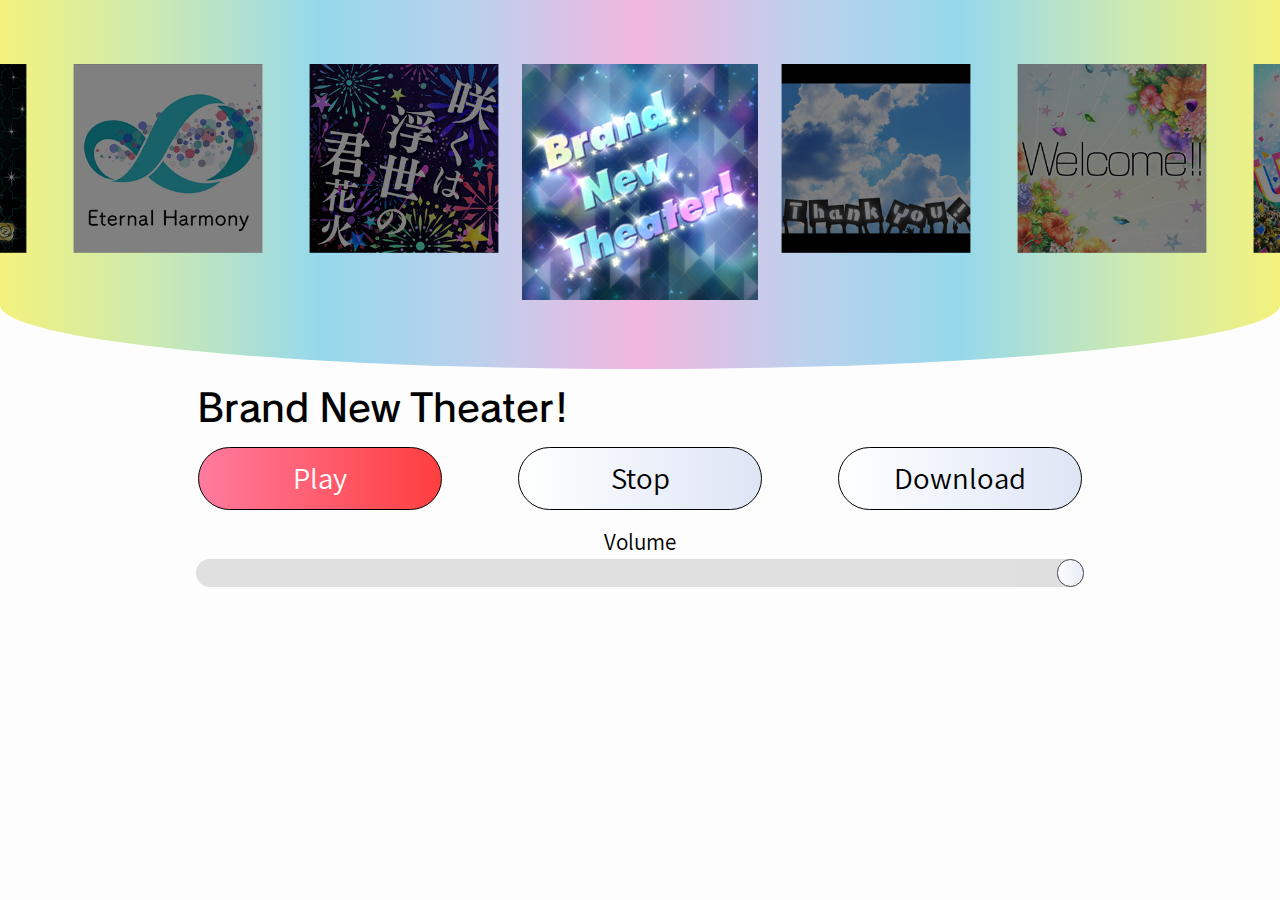
==== music/inst/index.html @ e1a869ab "More elegant solution" ====
<!DOCTYPE html>
<html>
<head>
  <title>Mirishita Instrumentals</title>
  <meta charset="UTF-8">
  <link rel="shortcut icon" type="image/x-icon" href="./favicon.ico"/>
  <link rel="stylesheet" type="text/css" href="./slick/slick.css">
  <style type="text/css">
    @font-face {
        font-family: Mirishita;
        src: url(./font/mirishita.ttf);
    }
  
    @font-face {
        font-family: Assistant;
        src: url(./font/assistant.ttf);
    }
    
	html, body {
	    font-family: Assistant;
        margin: 0;
        padding: 0;
		text-align: center;
		background-color: #FDFDFD;
    }

    * {
        box-sizing: border-box;
    }
	
    .slider {
        width: 100%;
        padding-top: 5%;
    }
	
	.spacer {
		border-radius:0 0 100% 100%;
        margin-top: -5%;
        padding-bottom: 10%;
	}
	
	.all {
	    background: linear-gradient(to right, #F3F27C , #CAE9B4, #96D8EC, #BDD0EC, #F2B7E0, #BDD0EC, #96D8EC, #CAE9B4, #F3F27C);
	}
	
	.princess {
	    background: linear-gradient(to right, #E7B3A4 , #D8949F, #E690BA, #D8949F, #E7B3A4);
	}
	
	.fairy {
	    background: linear-gradient(to right, #90E8EF , #70B8DE, #6A9FEF, #70B8DE, #90E8EF);
	}
	
	.angel {
	    background: linear-gradient(to right, #D5F178 , #D7D26A, #E9CB73, #D7D26A, #D5F178);
	}
	
    .slick-slide img {
      width: 100%;
    }

    .slick-prev:before,
    .slick-next:before {
      color: black;
    }

    .slick-slide {
      transition: all ease-in-out .3s;
	  filter: brightness(50%);
      transform: scale(.8) translateY(-12.5%);
    }

    .slick-current {
      transform: none;
	  filter: brightness(100%);
    }
	
	.nowplaying {
		margin-top: 1%;
		margin-left: 1%;
	    z-index: 1;
		position: relative;
	    float: left;
	    font-family: Assistant;
		font-size: 2vw;
	}
	
	.songname {
		margin-top: 1%;
	    font-family: Mirishita;
	    margin-left: 15.4%;
	    text-align: left;
		font-size: 3vw;
		line-height: 2.5ex;
		margin-bottom: 1%;
	}
	
	.button {
	    width: 19%;
	    font-family: Assistant;
		text-align: center;
        margin: 0% 3%;
		padding-top: 0.8%;
		padding-bottom: 0.8%;
		text-decoration: none;
		display: inline-block;
		font-size: 2.4vw;
		border-radius:5em;
		border: black;
		border-style: solid;
		border-width: thin;
	}
	
	.redbutton {
		color: white;
	    background: linear-gradient(to right, #FF7B9E , #FF3F3F);
	}
	
	.redbutton:active {
	    background: linear-gradient(to right, #E15D80 , #E12020);
	}
	
	.whitebutton {
		color: black;
	    background: linear-gradient(to right, #FFFFFF , #DDE5F5);
	}
	
	.whitebutton:active {
	    background: linear-gradient(to right, #E1E1E1 , #BFC7D7);
	}
	
	.volume-slider {
	    width: 100%;
		padding-top: 1.3%;
		text-align: center;
		color: black;
		display: inline-block;
		font-size: 1.8vw;
		text-decoration: none;
	}
	
	input[type=range] {
	    -webkit-appearance: none;
		appearance: none;
	    width: 69.3%;
		border-radius:5em;
		background: #d3d3d3;
		outline: none;
		opacity: 0.7;
		transition: opacity .2s;
	}
	
	input[type=range]::-moz-range-track {
		padding: 1.5% 0%;
		border-radius:5em;
		background: #d3d3d3;
	}
	
	input[type=range]::-ms-track {
		height: 0%;
		visibility: hidden;
	}

	input[type=range]:hover {
		opacity: 1;
	}
	
	input[type=range]::-webkit-slider-thumb {
	    -webkit-appearance: none;
		border: 1px solid #000000;
		padding: 1.45% 0%;
		height: 100%;
		width: 3%;
		border-radius:5em;
	    background: linear-gradient(to right, #FFFFFF , #DDE5F5);
		cursor: pointer;
		margin-top: 0%;
	}

	input[type=range]::-moz-range-thumb {
	    appearance: none;
		border: 1px solid #000000;
		padding: 0.9% 0%;
		height: 100%;
		width: 3%;
		border-radius:5em;
	    background: linear-gradient(to right, #FFFFFF , #DDE5F5);
		cursor: pointer;
	}

	input[type=range]::-ms-thumb {
		border: 1px solid #000000;
		padding: 100% 100%;
		height: 100%;
		width: 100%;
		border-radius:5em;
	    background: linear-gradient(to right, #FFFFFF , #DDE5F5);
		cursor: pointer;
	}
  </style>
</head>
<body>
  <div class="nowplaying" id="np"></div>
  <div class="slider" id="slickslider"></div>
  <div class="spacer" id="spacer"></div>
  <div class="songname"></div>
    <button class="button redbutton" onclick="Play()">Play</button><button class="button whitebutton" onclick="Stop()">Stop</button><a id="mp3link" href="./mp3/bgm_inst_bnthtr.mp3"><button class="button whitebutton">Download</button></a><br>
  <div class="volume-slider">
    Volume<br>
    <input id="volslider" class="input" type="range" min="0" max="100.0" step=".1" value="100" oninput="SetVolume(this.value)" onchange="SetVolume(this.value)"></input>
  </div>
   
  <script src="https://code.jquery.com/jquery-2.2.0.min.js" type="text/javascript"></script>
  <script src="./slick/slick.js" type="text/javascript" charset="utf-8"></script>
  <script type="text/javascript">

if (!Array.prototype.includes) {
    Object.defineProperty(Array.prototype, "includes", {
        enumerable: false,
        value: function(obj) {
            var newArr = this.filter(function(el) {
                return el == obj;
            });
            return newArr.length > 0;
        }
    });
}

function addColor(songtype)
{
	$("#slickslider").addClass(songtype);
	$("#spacer").addClass(songtype);
}

function removeColor(songtype)
{
	$("#slickslider").removeClass(songtype);
	$("#spacer").removeClass(songtype);
}

var aud = document.createElement("AUDIO");
aud.volume = Math.pow($("#volslider").val() / 100, 2.0);
aud.onended = function() {
    $("#np").html("");
};

var songdata;

$(document).on('ready', function() {
	$.getJSON("./songs.json", function(json) {
		songdata = json.songs;
		var generatedhtml = "";
		$.each(songdata, function(i, data) {
			generatedhtml += '<div><img src="./jacket/jacket_' + data.name + '.png"></div>';
		});
		$("#slickslider").html(generatedhtml);
		$(".songname").html(songdata[0].longname);
		addColor(songdata[0].type);
		$(".slider").slick({
			dots: false,
			infinite: true,
			centerMode: true,
			slidesToShow: 5,
			swipeToSlide: true,
			arrows: false,
			touchThreshold: 15
		});
	});
});

$('.slider').on('click', '.slick-slide', function (e) {
	e.stopPropagation();
	var index = $(this).data("slick-index");
	if ($('.slider').slick('slickCurrentSlide') !== index) {
	    $('.slider').slick('slickGoTo', index);
	}
});

$('.slider').on('beforeChange', function (e, slick, currSlide, nextSlide) {
	removeColor(songdata[currSlide].type);
	addColor(songdata[nextSlide].type);
	$(".songname").html(songdata[nextSlide].longname);
	$("#mp3link").attr("href", "./mp3/bgm_inst_" + songdata[nextSlide].name + ".mp3");
});
	
function Play() {
    aud.setAttribute("src","./mp3/bgm_inst_" + songdata[$('.slider').slick('slickCurrentSlide')].name + ".mp3");
	aud.play();
	$("#np").html("▶ Now Playing: " + songdata[$('.slider').slick('slickCurrentSlide')].longname);
}

function Stop() {
    aud.pause();
	$("#np").html("");
}

function SetVolume(vol)
{
    aud.volume = Math.pow(vol / 100, 2.0);
}

</script>

</body>
</html>
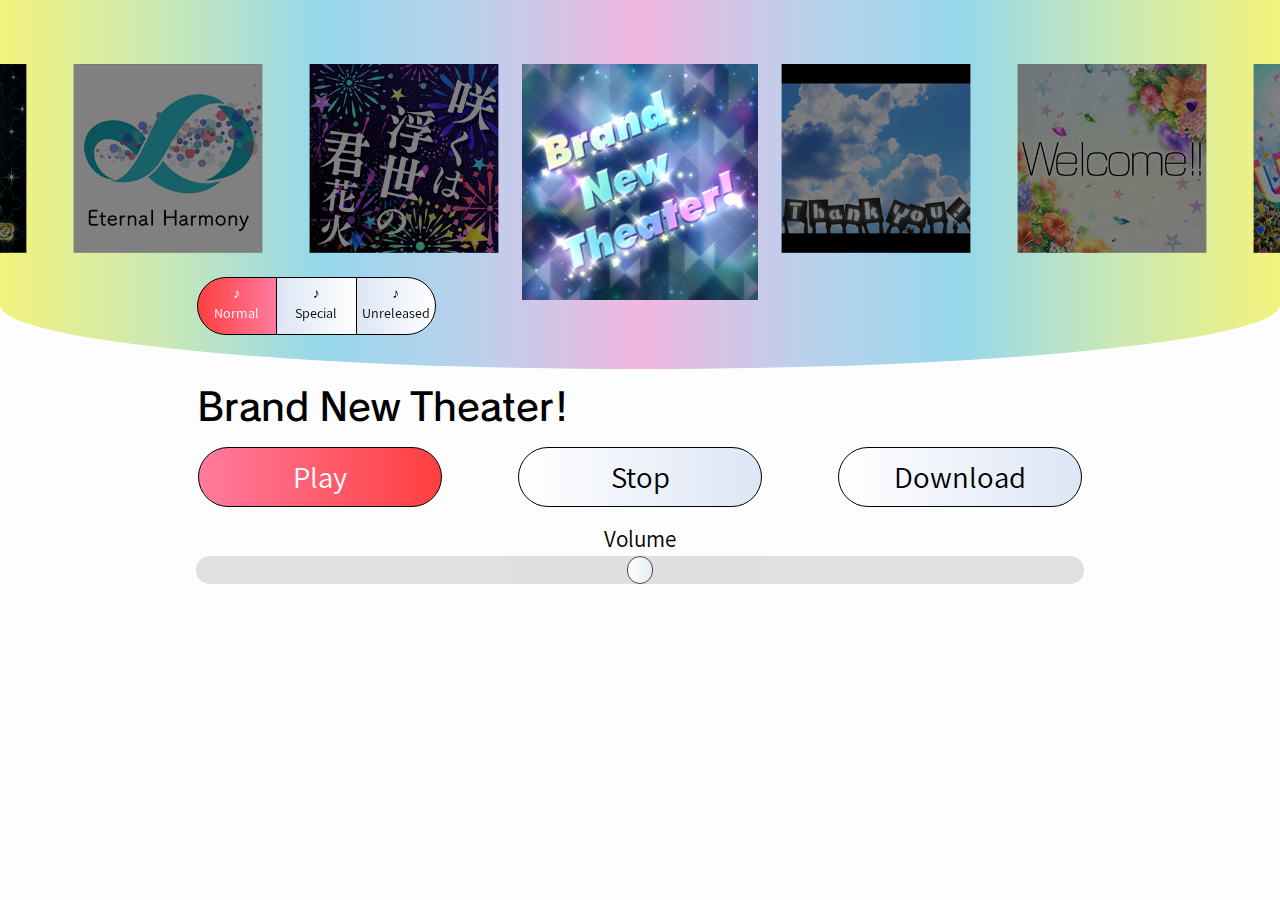
==== commit 284ca68b: "Added categorization" ====
--- a/music/inst/index.html
+++ b/music/inst/index.html
@@ -55,6 +55,10 @@
 	    background: linear-gradient(to right, #D5F178 , #D7D26A, #E9CB73, #D7D26A, #D5F178);
 	}
 	
+	.ex {
+	    background: linear-gradient(to right, #B9EF8F , #80DF70, #6AEF75, #80DF70, #B9EF8F);
+	}
+	
     .slick-slide img {
       width: 100%;
     }
@@ -86,7 +90,7 @@
 	}
 	
 	.songname {
-		margin-top: 1%;
+		margin-top: 2%;
 	    font-family: Mirishita;
 	    margin-left: 15.4%;
 	    text-align: left;
@@ -100,8 +104,8 @@
 	    font-family: Assistant;
 		text-align: center;
         margin: 0% 3%;
-		padding-top: 0.8%;
-		padding-bottom: 0.8%;
+		padding-top: 0.7%;
+		padding-bottom: 0.7%;
 		text-decoration: none;
 		display: inline-block;
 		font-size: 2.4vw;
@@ -109,6 +113,48 @@
 		border: black;
 		border-style: solid;
 		border-width: thin;
+	}
+	
+	label {
+	    font-family: Assistant;
+		text-align: center;
+		font-size: 1.1vw;
+		-webkit-touch-callout: none;
+		-webkit-user-select: none;
+		-khtml-user-select: none;
+		-moz-user-select: none;
+        -ms-user-select: none;
+		user-select: none;
+		line-height: 1.4em;
+		padding-top: 1%;
+		padding-bottom: 1.6%;
+		border: black;
+		border-style: solid;
+		border-width: thin;
+		display: inline-block;
+	    background: linear-gradient(to right, #DDE5F5, #FFFFFF);
+		margin-left: -1px;
+	}
+	
+	.radiogroup {
+		position: relative;
+		width: 49.5%;
+		margin-top: -7.2%;
+	}
+	
+	.leftbutton {
+	    width: 12.7%;
+		border-radius:5em 0em 0em 5em;
+	}
+	
+	.middlebutton {
+	    width: 12.7%;
+		border-radius:0em;
+	}
+	
+	.rightbutton {
+	    width: 12.7%;
+		border-radius:0em 5em 5em 0em;
 	}
 	
 	.redbutton {
@@ -197,17 +243,26 @@
 	    background: linear-gradient(to right, #FFFFFF , #DDE5F5);
 		cursor: pointer;
 	}
+	
+	input[type="radio"] {
+	    display: none;
+	}
+	
+	input[type="radio"]:checked+label { 
+		color: white;
+	    background: linear-gradient(to right, #FF3F3F, #FF7B9E);
+	} 
   </style>
 </head>
 <body>
   <div class="nowplaying" id="np"></div>
   <div class="slider" id="slickslider"></div>
   <div class="spacer" id="spacer"></div>
+  <div class="radiogroup"><input id="songgroup0" name="songgroup" type="radio" value="0" checked="checked" onchange="changeGroup(this.value)"><label class="leftbutton" for="songgroup0">♪<br>Normal</label><input id="songgroup1" name="songgroup" type="radio" value="1" onchange="changeGroup(this.value)"><label class="middlebutton" for="songgroup1">♪<br>Special</label><input id="songgroup2" name="songgroup" type="radio" value="2" onchange="changeGroup(this.value)"><label class="rightbutton" for="songgroup2">♪<br>Unreleased</label></div><br>
   <div class="songname"></div>
     <button class="button redbutton" onclick="Play()">Play</button><button class="button whitebutton" onclick="Stop()">Stop</button><a id="mp3link" href="./mp3/bgm_inst_bnthtr.mp3"><button class="button whitebutton">Download</button></a><br>
-  <div class="volume-slider">
-    Volume<br>
-    <input id="volslider" class="input" type="range" min="0" max="100.0" step=".1" value="100" oninput="SetVolume(this.value)" onchange="SetVolume(this.value)"></input>
+  <div class="volume-slider">Volume<br>
+    <input id="volslider" class="input" type="range" min="0" max="100.0" step=".1" value="50" oninput="SetVolume(this.value)" onchange="SetVolume(this.value)"></input>
   </div>
    
   <script src="https://code.jquery.com/jquery-2.2.0.min.js" type="text/javascript"></script>
@@ -239,32 +294,17 @@
 }
 
 var aud = document.createElement("AUDIO");
-aud.volume = Math.pow($("#volslider").val() / 100, 2.0);
 aud.onended = function() {
     $("#np").html("");
 };
 
-var songdata;
+var jsondata, songdata, currsong;
+var slidestoshow = 5;
 
 $(document).on('ready', function() {
 	$.getJSON("./songs.json", function(json) {
-		songdata = json.songs;
-		var generatedhtml = "";
-		$.each(songdata, function(i, data) {
-			generatedhtml += '<div><img src="./jacket/jacket_' + data.name + '.png"></div>';
-		});
-		$("#slickslider").html(generatedhtml);
-		$(".songname").html(songdata[0].longname);
-		addColor(songdata[0].type);
-		$(".slider").slick({
-			dots: false,
-			infinite: true,
-			centerMode: true,
-			slidesToShow: 5,
-			swipeToSlide: true,
-			arrows: false,
-			touchThreshold: 15
-		});
+	    jsondata = json;
+		initSlick(0);
 	});
 });
 
@@ -277,16 +317,53 @@
 });
 
 $('.slider').on('beforeChange', function (e, slick, currSlide, nextSlide) {
-	removeColor(songdata[currSlide].type);
-	addColor(songdata[nextSlide].type);
-	$(".songname").html(songdata[nextSlide].longname);
-	$("#mp3link").attr("href", "./mp3/bgm_inst_" + songdata[nextSlide].name + ".mp3");
+	removeColor(currsong.type);
+	currsong = songdata[nextSlide % songdata.length];
+	addColor(currsong.type);
+	$(".songname").html(currsong.longname);
+	$("#mp3link").attr("href", "./mp3/bgm_inst_" + currsong.name + ".mp3");
 });
-	
+
+function initSlick(index) {
+	songdata = jsondata.songs[index];
+	var generatedhtml = "";
+	var j = 0;
+	while(j < slidestoshow * 2)
+	{
+		$.each(songdata, function(i, data) {
+			generatedhtml += '<div><img src="./jacket/jacket_' + data.name + '.png"></div>';
+			++j;
+		});
+	}
+	$("#slickslider").html(generatedhtml);
+	if(currsong)
+	{
+		removeColor(currsong.type);
+	}
+	currsong = songdata[0];
+	$(".songname").html(currsong.longname);
+	addColor(currsong.type);
+	$(".slider").slick({
+		dots: false,
+		infinite: true,
+		centerMode: true,
+		slidesToShow: slidestoshow,
+		swipeToSlide: true,
+		arrows: false,
+		touchThreshold: 15
+	});
+}
+
+function changeGroup(index) {
+	$(".slider").slick("unslick");
+	initSlick(index);
+}
+
 function Play() {
-    aud.setAttribute("src","./mp3/bgm_inst_" + songdata[$('.slider').slick('slickCurrentSlide')].name + ".mp3");
+    aud.volume = Math.pow($("#volslider").val() / 100, 2.0);
+    aud.setAttribute("src","./mp3/bgm_inst_" + currsong.name + ".mp3");
 	aud.play();
-	$("#np").html("▶ Now Playing: " + songdata[$('.slider').slick('slickCurrentSlide')].longname);
+	$("#np").html("▶ Now Playing: " + currsong.longname);
 }
 
 function Stop() {
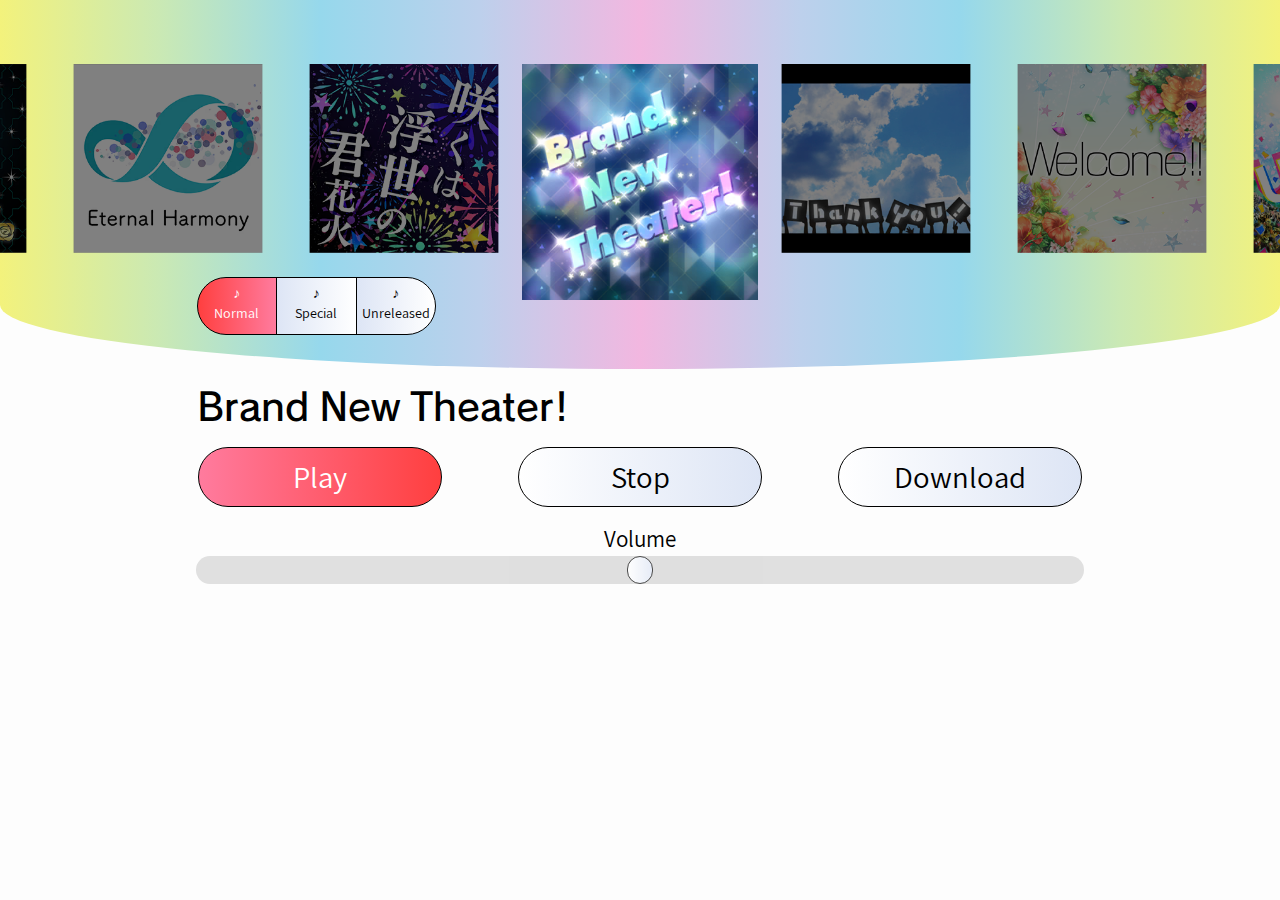
==== commit d686195f: "Another Chrome fix" ====
--- a/music/inst/index.html
+++ b/music/inst/index.html
@@ -28,9 +28,14 @@
         box-sizing: border-box;
     }
 	
+	.sliderbackground {
+		z-index: 0;
+	}
+	
     .slider {
         width: 100%;
         padding-top: 5%;
+		z-index: 2;
     }
 	
 	.spacer {
@@ -140,6 +145,7 @@
 		position: relative;
 		width: 49.5%;
 		margin-top: -7.2%;
+		z-index: 1;
 	}
 	
 	.leftbutton {
@@ -256,7 +262,7 @@
 </head>
 <body>
   <div class="nowplaying" id="np"></div>
-  <div class="slider" id="slickslider"></div>
+  <div class="sliderbackground"><div class="slider" id="slickslider"></div></div>
   <div class="spacer" id="spacer"></div>
   <div class="radiogroup"><input id="songgroup0" name="songgroup" type="radio" value="0" checked="checked" onchange="changeGroup(this.value)"><label class="leftbutton" for="songgroup0">♪<br>Normal</label><input id="songgroup1" name="songgroup" type="radio" value="1" onchange="changeGroup(this.value)"><label class="middlebutton" for="songgroup1">♪<br>Special</label><input id="songgroup2" name="songgroup" type="radio" value="2" onchange="changeGroup(this.value)"><label class="rightbutton" for="songgroup2">♪<br>Unreleased</label></div><br>
   <div class="songname"></div>
@@ -283,13 +289,13 @@
 
 function addColor(songtype)
 {
-	$("#slickslider").addClass(songtype);
+	$(".sliderbackground").addClass(songtype);
 	$("#spacer").addClass(songtype);
 }
 
 function removeColor(songtype)
 {
-	$("#slickslider").removeClass(songtype);
+	$(".sliderbackground").removeClass(songtype);
 	$("#spacer").removeClass(songtype);
 }
 
@@ -300,11 +306,12 @@
 
 var jsondata, songdata, currsong;
 var slidestoshow = 5;
+var ind = 0;
 
 $(document).on('ready', function() {
 	$.getJSON("./songs.json", function(json) {
 	    jsondata = json;
-		initSlick(0);
+		initSlick(ind);
 	});
 });
 
@@ -356,7 +363,8 @@
 
 function changeGroup(index) {
 	$(".slider").slick("unslick");
-	initSlick(index);
+	ind = index;
+	initSlick(ind);
 }
 
 function Play() {
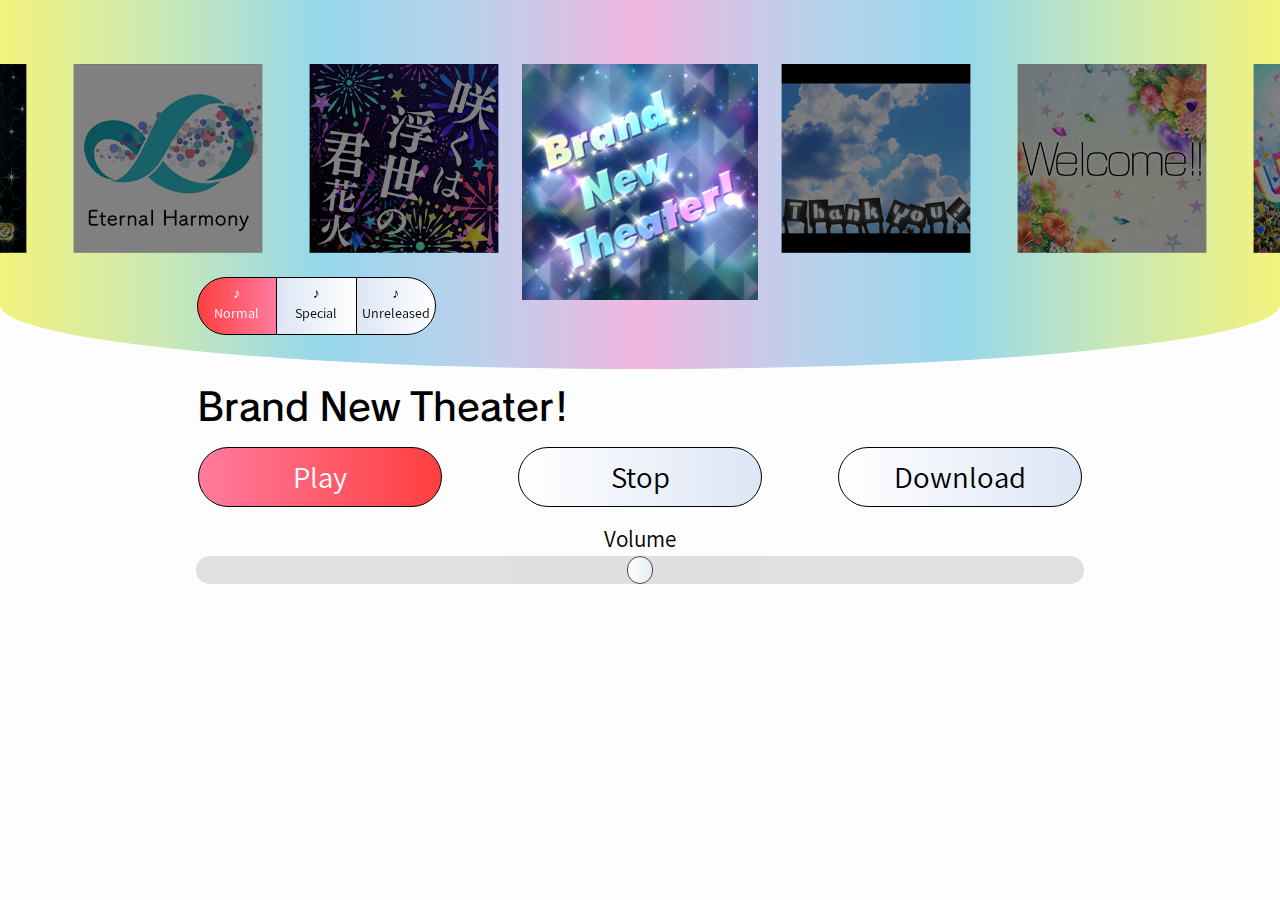
==== commit ca631c02: "Fix radio button" ====
--- a/music/inst/index.html
+++ b/music/inst/index.html
@@ -35,7 +35,7 @@
     .slider {
         width: 100%;
         padding-top: 5%;
-		z-index: 2;
+		z-index: 0;
     }
 	
 	.spacer {
@@ -210,7 +210,7 @@
 	
 	input[type=range]::-ms-track {
 		height: 0%;
-		visibility: hidden;
+		display: none;
 	}
 
 	input[type=range]:hover {
@@ -264,7 +264,7 @@
   <div class="nowplaying" id="np"></div>
   <div class="sliderbackground"><div class="slider" id="slickslider"></div></div>
   <div class="spacer" id="spacer"></div>
-  <div class="radiogroup"><input id="songgroup0" name="songgroup" type="radio" value="0" checked="checked" onchange="changeGroup(this.value)"><label class="leftbutton" for="songgroup0">♪<br>Normal</label><input id="songgroup1" name="songgroup" type="radio" value="1" onchange="changeGroup(this.value)"><label class="middlebutton" for="songgroup1">♪<br>Special</label><input id="songgroup2" name="songgroup" type="radio" value="2" onchange="changeGroup(this.value)"><label class="rightbutton" for="songgroup2">♪<br>Unreleased</label></div><br>
+  <form autocomplete="off"><div class="radiogroup"><input id="songgroup0" name="songgroup" type="radio" value="0" checked="checked" onchange="changeGroup(this.value)"><label class="leftbutton" for="songgroup0">♪<br>Normal</label><input id="songgroup1" name="songgroup" type="radio" value="1" onchange="changeGroup(this.value)"><label class="middlebutton" for="songgroup1">♪<br>Special</label><input id="songgroup2" name="songgroup" type="radio" value="2" onchange="changeGroup(this.value)"><label class="rightbutton" for="songgroup2">♪<br>Unreleased</label></div></form><br>
   <div class="songname"></div>
     <button class="button redbutton" onclick="Play()">Play</button><button class="button whitebutton" onclick="Stop()">Stop</button><a id="mp3link" href="./mp3/bgm_inst_bnthtr.mp3"><button class="button whitebutton">Download</button></a><br>
   <div class="volume-slider">Volume<br>
@@ -306,12 +306,11 @@
 
 var jsondata, songdata, currsong;
 var slidestoshow = 5;
-var ind = 0;
 
 $(document).on('ready', function() {
 	$.getJSON("./songs.json", function(json) {
 	    jsondata = json;
-		initSlick(ind);
+		initSlick(0);
 	});
 });
 
@@ -363,8 +362,7 @@
 
 function changeGroup(index) {
 	$(".slider").slick("unslick");
-	ind = index;
-	initSlick(ind);
+	initSlick(index);
 }
 
 function Play() {
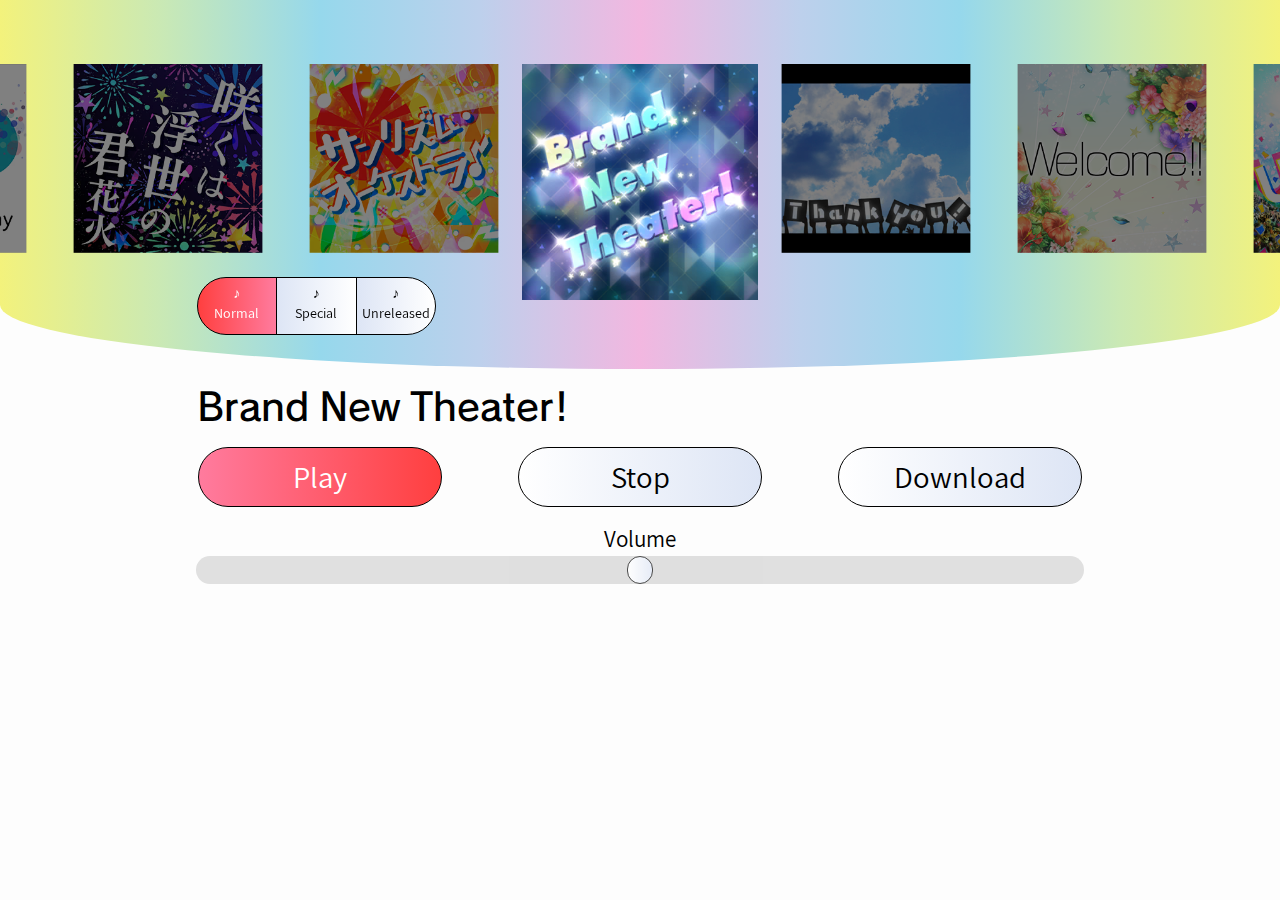
==== commit 617355b2: "Sun Rhythtm" ====
--- a/music/inst/index.html
+++ b/music/inst/index.html
@@ -383,6 +383,5 @@
 }
 
 </script>
-
 </body>
-</html>
+</html>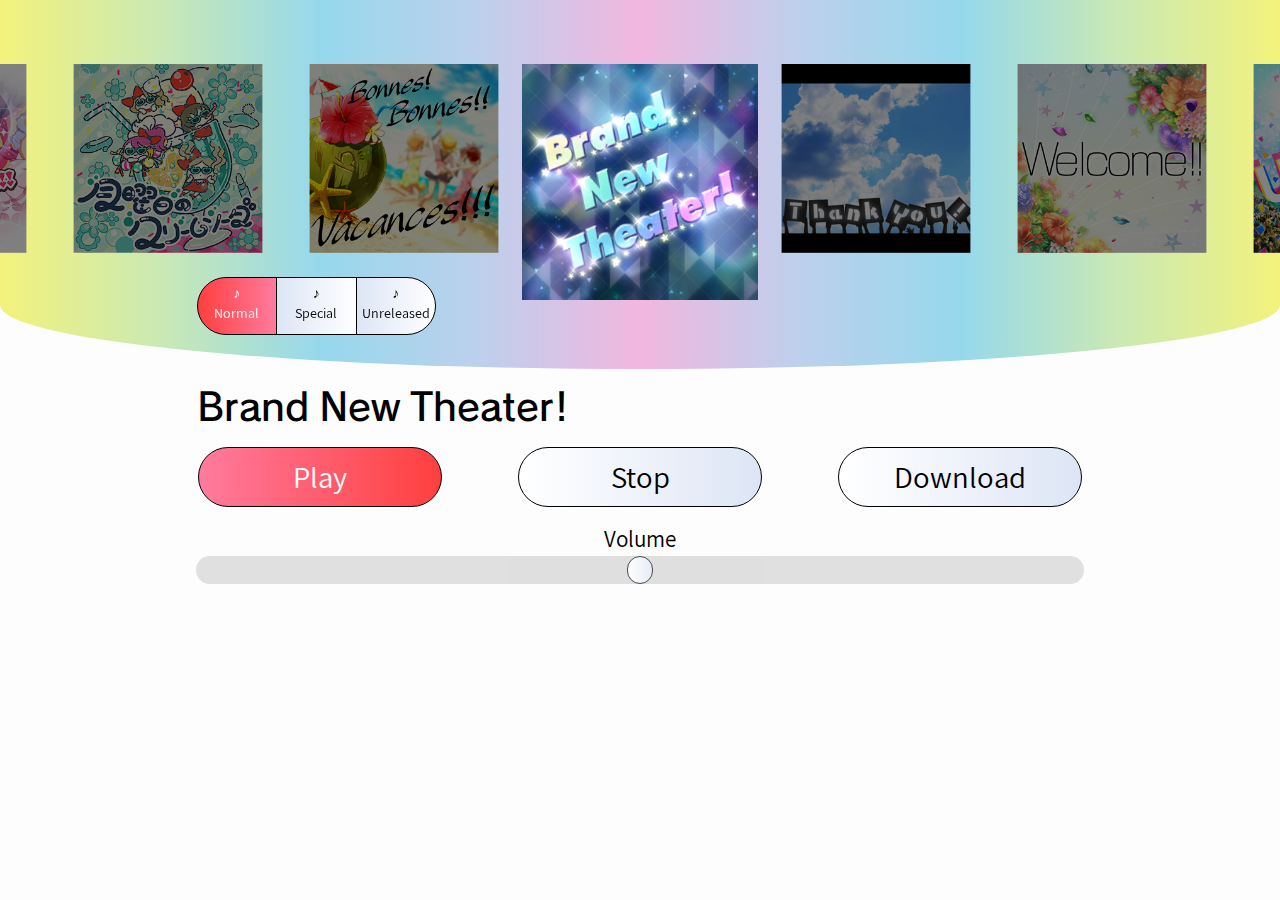
==== commit 2101c087: "mouse wheel" ====
--- a/music/inst/index.html
+++ b/music/inst/index.html
@@ -322,6 +322,16 @@
 	}
 });
 
+$('.slider').on('wheel', (function(e) {
+  e.preventDefault();
+
+  if (e.originalEvent.deltaY > 0) {
+    $(this).slick('slickNext');
+  } else {
+    $(this).slick('slickPrev');
+  }
+}));
+
 $('.slider').on('beforeChange', function (e, slick, currSlide, nextSlide) {
 	removeColor(currsong.type);
 	currsong = songdata[nextSlide % songdata.length];
